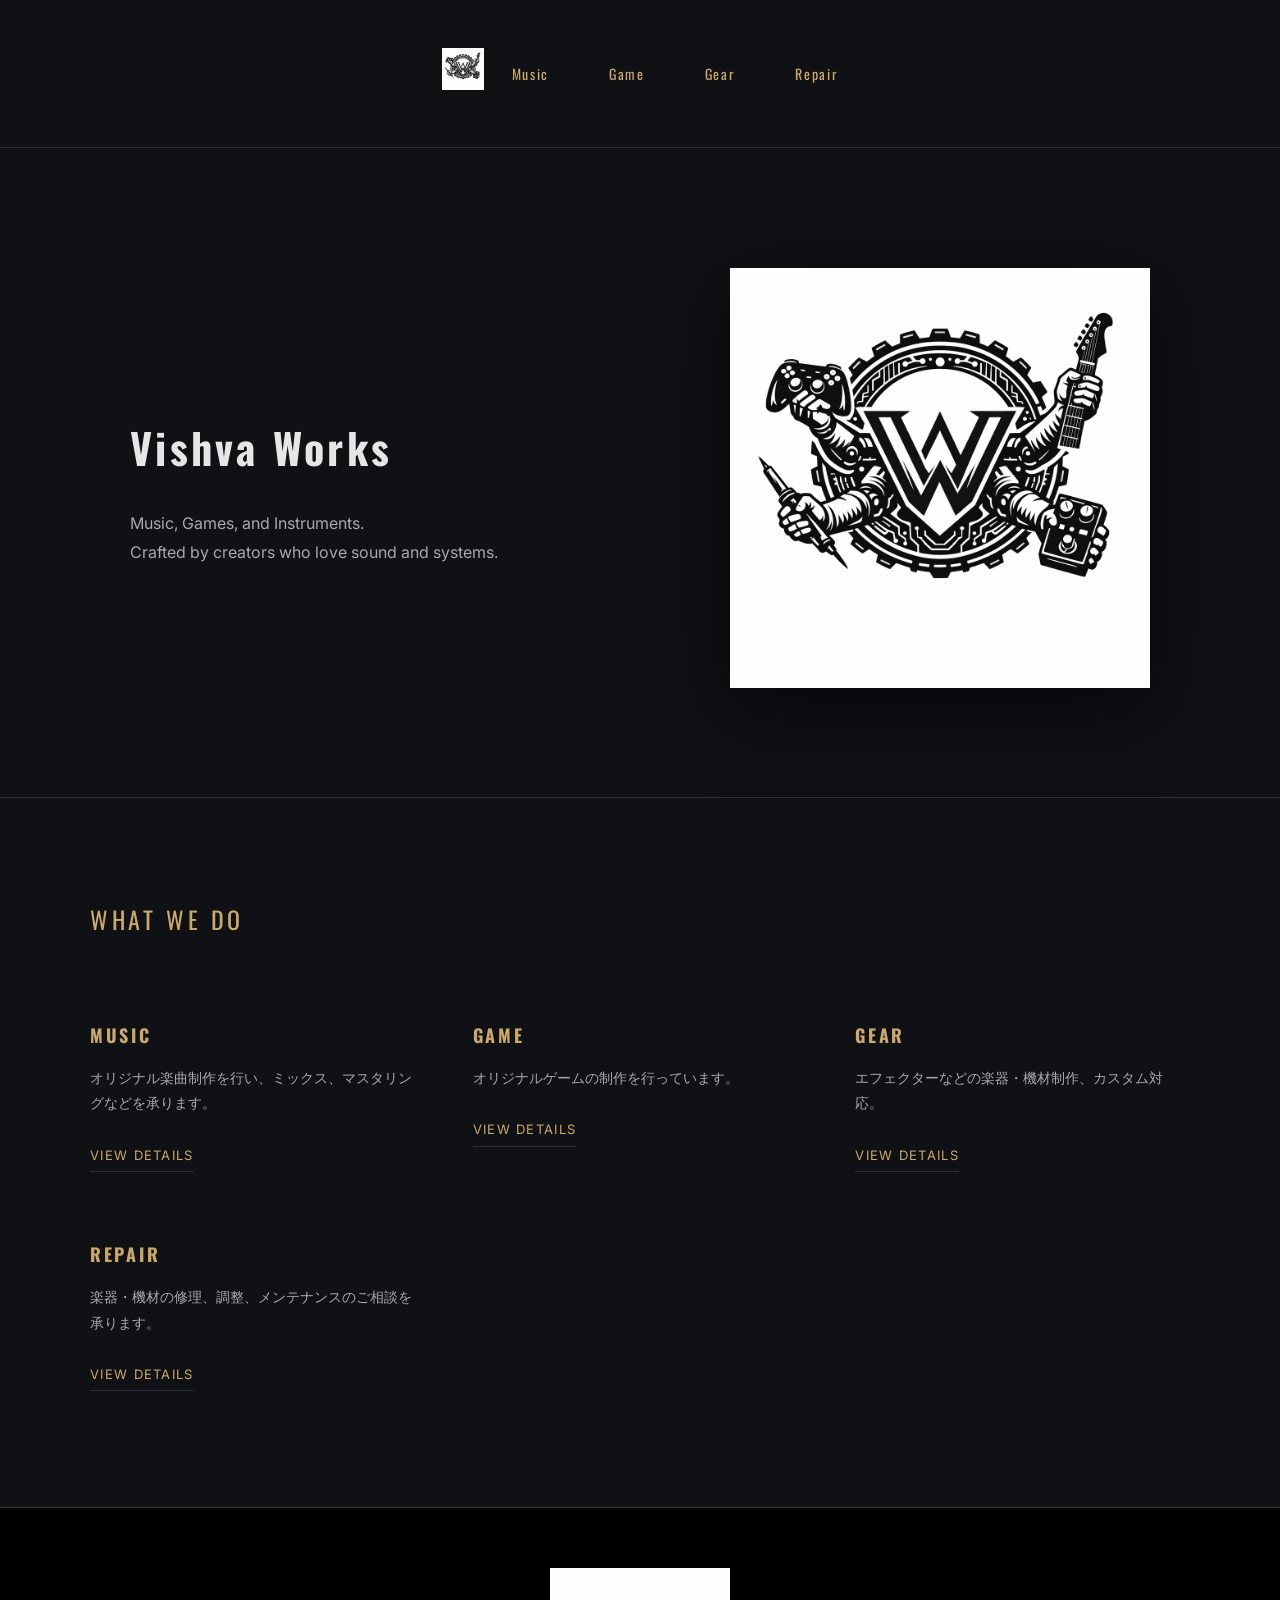
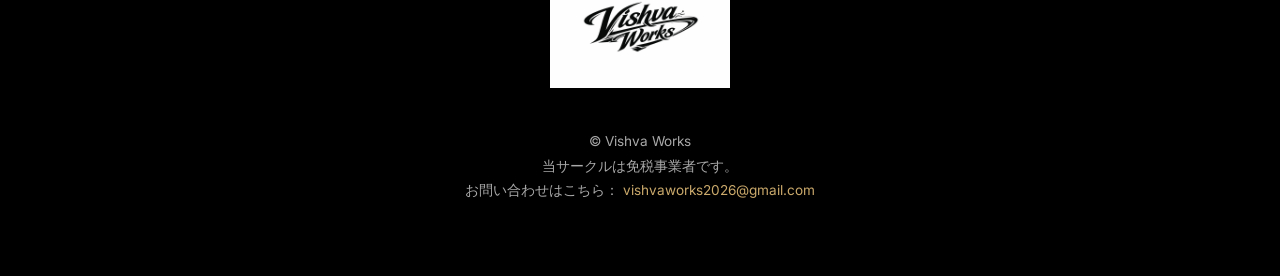
==== index.html @ d56dde14 "Update index.html" ====
<!DOCTYPE html>
<html lang="ja">
<head>
  <link rel="stylesheet" href="style.css">
<meta charset="UTF-8">
<meta name="description" content="オリジナルエフェクター制作・楽器リペア・音楽・ゲーム制作を行うクリエイティヴの公式サイトです。">
<title>Vishva Works｜音楽・ゲーム等クリエイティヴサークル</title>
<meta name="viewport" content="width=device-width, initial-scale=1.0">

<!-- Google Fonts -->
<link rel="preconnect" href="https://fonts.googleapis.com">
<link rel="preconnect" href="https://fonts.gstatic.com" crossorigin>
<link href="https://fonts.googleapis.com/css2?family=Inter:wght@300;400;500&family=Oswald:wght@300;400&display=swap" rel="stylesheet">
<link rel="stylesheet" href="style.css">


</head>

<body>

<header class="site-header">
  <div class="header-inner">
    <a href="index.html" class="logo">
      <img src="A2403296-18B4-48AB-BC82-A71D61BE190C.PNG" alt="Vishva Works">
    </a>

    <nav>
      <a href="music.html">Music</a>
      <a href="game.html">Game</a>
      <a href="gear.html">Gear</a>
      <a href="repair.html">Repair</a>
    </nav>
  </div>
</header>

<div class="hero">
  <div class="hero-content">
    <div class="hero-text">
      <h1>Vishva Works</h1>
      <p>
        Music, Games, and Instruments.<br>
        Crafted by creators who love sound and systems.
      </p>
    </div>

    <div class="hero-image">
      <img src="A2403296-18B4-48AB-BC82-A71D61BE190C.PNG" alt="Original Effector">
    </div>
  </div>
</div>

<section>
  <div class="section-inner">
    <div class="section-title">WHAT WE DO</div>

    <div class="services">
      <div class="service">
        <h3>MUSIC</h3>
        <p>
          オリジナル楽曲制作を行い、ミックス、マスタリングなどを承ります。
        </p>
        <a href="music.html">VIEW DETAILS</a>
      </div>

      <div class="service">
        <h3>GAME</h3>
        <p>
          オリジナルゲームの制作を行っています。
        </p>
        <a href="game.html">VIEW DETAILS</a>
      </div>

      <div class="service">
        <h3>GEAR</h3>
        <p>
          エフェクターなどの楽器・機材制作、カスタム対応。
        </p>
        <a href="gear.html">VIEW DETAILS</a>
      </div>
      <div class="service">
  <h3>REPAIR</h3>
  <p>
    楽器・機材の修理、調整、メンテナンスのご相談を承ります。
  </p>
  <a href="repair.html">VIEW DETAILS</a>
</div>
    </div>
  </div>
</section>
  <p class="contact">
 
<footer class="site-footer">
  <img src="94843248-9FE4-4FD3-8D0F-46DC4A99C033.PNG" alt="Vishva Works Logo" class="footer-logo">

  <p>
    © Vishva Works<br>
    当サークルは免税事業者です。<br>
    お問い合わせはこちら：
  <a href="mailto:vishvaworks2026@gmail.com">
    vishvaworks2026@gmail.com
  </a>

  </p>
</footer>
<script>
document.addEventListener("DOMContentLoaded", () => {

  const sections = document.querySelectorAll("section");

  function checkScroll() {
    sections.forEach(section => {
      const position = section.getBoundingClientRect().top;
      const screenHeight = window.innerHeight;

      if (position < screenHeight - 100) {
        section.classList.add("show");
      }
    });
  }

  window.addEventListener("scroll", checkScroll);

  // ページ読み込み時にも発動
  checkScroll();

});
</script>



</body>
</html>
---- style.css ----
/* ===============================
   Vishva Works - Unified Style
   Dark × Gold Glow Edition
================================= */

/* ===== 変数 ===== */
:root {
  --bg-main: #0f1115;
  --bg-sub: #161a22;
  --text-main: #e6e6e6;
  --text-sub: #a9a9a9;
  --border: #2a2f3a;
  --accent: #caa96b;
}

/* ===== リセット ===== */
* {
  box-sizing: border-box;
}

body {
  margin: 0;
  font-family: "Inter", sans-serif;
  background: var(--bg-main);
  color: var(--text-main);
  line-height: 1.8;
}

/* ===============================
   HEADER
================================= */

header {
  display: flex;
  align-items: center;
  justify-content: space-between;
  padding: 24px 40px;
  border-bottom: 1px solid var(--border);
}

header img {
  height: 42px;
  width: auto;
}

/* ナビリンク */
nav a {
  margin-left: 28px;
  text-decoration: none;
  font-family: "Oswald", sans-serif;
  font-size: 14px;
  letter-spacing: 0.12em;
  color: var(--accent);
  position: relative;
  transition: 0.3s ease;
}

/* アンダーライン */
nav a::after {
  content: "";
  position: absolute;
  left: 0;
  bottom: -6px;
  width: 0%;
  height: 1px;
  background: var(--accent);
  transition: 0.3s ease;
}

/* ホバー時発光 */
nav a:hover {
  color: #ffffff;
  text-shadow:
    0 0 5px rgba(202,169,107,0.8),
    0 0 10px rgba(202,169,107,0.6),
    0 0 20px rgba(202,169,107,0.4);
}

nav a:hover::after {
  width: 100%;
}

/* ===============================
   HERO
================================= */

.hero {
  padding: 120px 40px 100px;
  max-width: 1100px;
  margin: 0 auto;
}

.hero h1 {
  font-family: "Oswald", sans-serif;
  font-size: 42px;
  letter-spacing: 0.08em;
  margin-bottom: 24px;
}

.hero p {
  color: var(--text-sub);
  max-width: 520px;
}

/* ===============================
   SECTION
================================= */

section {
  padding: 100px 40px;
  border-top: 1px solid var(--border);
  opacity: 0;
  transform: translateY(30px);
  transition: all 0.6s ease;
}

section.show {
  opacity: 1;
  transform: translateY(0);
}

.section-inner {
  max-width: 1100px;
  margin: 0 auto;
}

.section-title {
  font-family: "Oswald", sans-serif;
  font-size: 24px;
  letter-spacing: 0.15em;
  margin-bottom: 60px;
  color: var(--accent);
}

/* ===============================
   SERVICES GRID
================================= */

.services {
  display: grid;
  grid-template-columns: repeat(auto-fit, minmax(260px, 1fr));
  gap: 48px;
}

.service h3 {
  font-family: "Oswald", sans-serif;
  font-size: 18px;
  letter-spacing: 0.15em;
  margin-bottom: 12px;
  color: var(--accent);
}

.service p {
  color: var(--text-sub);
  font-size: 14px;
}

/* VIEW DETAILSリンク */
.service a {
  display: inline-block;
  margin-top: 14px;
  font-size: 13px;
  letter-spacing: 0.1em;
  color: var(--accent);
  text-decoration: none;
  border-bottom: 1px solid var(--border);
  padding-bottom: 4px;
  transition: 0.3s ease;
}

.service a:hover {
  color: #ffffff;
  text-shadow:
    0 0 5px rgba(202,169,107,0.8),
    0 0 10px rgba(202,169,107,0.6);
}

/* ===============================
   CARD
================================= */

.card {
  background: var(--bg-sub);
  padding: 28px;
  border-radius: 8px;
  border: 1px solid var(--border);
  transition: 0.3s ease;
}

.card:hover {
  transform: translateY(-6px);
  box-shadow: 0 15px 40px rgba(0,0,0,0.6);
}

/* ===============================
   BUTTON
================================= */

.btn {
  display: inline-block;
  padding: 10px 18px;
  background: var(--accent);
  color: #121214;
  font-weight: 600;
  font-size: 0.85rem;
  letter-spacing: 0.05em;
  border-radius: 4px;
  transition: 0.3s ease;
}

.btn:hover {
  background: #ffffff;
  box-shadow: 0 0 15px rgba(202,169,107,0.6);
}

/* ===============================
   YOUTUBE
================================= */

.youtube {
  margin-top: 20px;
  position: relative;
  padding-top: 56.25%;
}

.youtube iframe {
  position: absolute;
  top: 0;
  left: 0;
  width: 100%;
  height: 100%;
}

/* ===============================
   FOOTER
================================= */

.site-footer {
  background: #000;
  padding: 60px 40px;
  text-align: center;
  font-size: 0.85rem;
  color: var(--text-sub);
  border-top: 1px solid var(--border);
}

.site-footer img {
  max-width: 180px;
  width: 60%;
  height: auto;
  margin-bottom: 20px;
}

.site-footer a {
  color: var(--accent);
  text-decoration: none;
  transition: 0.3s ease;
}

.site-footer a:hover {
  color: #ffffff;
  text-shadow:
    0 0 5px rgba(202,169,107,0.8),
    0 0 10px rgba(202,169,107,0.6);
}
/* ===== Hero Layout Upgrade ===== */

.hero-content {
  display: flex;
  align-items: center;
  justify-content: space-between;
  gap: 60px;
}

.hero-text {
  flex: 1;
}

.hero-image {
  flex: 1;
  text-align: right;
}

.hero-image img {
  max-width: 420px;
  width: 100%;
  height: auto;
  filter: drop-shadow(0 20px 40px rgba(0,0,0,0.6));
  transition: 0.4s ease;
}

/* ちょっと浮かせる */
.hero-image img:hover {
  transform: translateY(-8px);
}
@media (max-width: 768px) {
  .hero-content {
    flex-direction: column;
    text-align: center;
  }

  .hero-image {
    text-align: center;
    margin-top: 40px;
  }
}
.site-header {
  border-bottom: 1px solid #2a2f3a;
  background: #0f1115;
}

.header-inner {
  max-width: 1200px;
  margin: 0 auto;
  padding: 24px 40px;

  display: flex;
  align-items: center;
  justify-content: space-between;
}

.logo img {
  height: 42px;
  width: auto;
}

nav {
  display: flex;
  gap: 32px;
}
@media (max-width: 768px) {

  .header-inner {
    flex-direction: column;
    align-items: center;
    text-align: center;
    padding: 20px;
  }

  nav {
    flex-wrap: wrap;
    justify-content: center;
    gap: 20px;
  }

  nav a {
    font-size: 13px;
  }

}
---- style.css ----
/* ===============================
   Vishva Works - Unified Style
   Dark × Gold Glow Edition
================================= */

/* ===== 変数 ===== */
:root {
  --bg-main: #0f1115;
  --bg-sub: #161a22;
  --text-main: #e6e6e6;
  --text-sub: #a9a9a9;
  --border: #2a2f3a;
  --accent: #caa96b;
}

/* ===== リセット ===== */
* {
  box-sizing: border-box;
}

body {
  margin: 0;
  font-family: "Inter", sans-serif;
  background: var(--bg-main);
  color: var(--text-main);
  line-height: 1.8;
}

/* ===============================
   HEADER
================================= */

header {
  display: flex;
  align-items: center;
  justify-content: space-between;
  padding: 24px 40px;
  border-bottom: 1px solid var(--border);
}

header img {
  height: 42px;
  width: auto;
}

/* ナビリンク */
nav a {
  margin-left: 28px;
  text-decoration: none;
  font-family: "Oswald", sans-serif;
  font-size: 14px;
  letter-spacing: 0.12em;
  color: var(--accent);
  position: relative;
  transition: 0.3s ease;
}

/* アンダーライン */
nav a::after {
  content: "";
  position: absolute;
  left: 0;
  bottom: -6px;
  width: 0%;
  height: 1px;
  background: var(--accent);
  transition: 0.3s ease;
}

/* ホバー時発光 */
nav a:hover {
  color: #ffffff;
  text-shadow:
    0 0 5px rgba(202,169,107,0.8),
    0 0 10px rgba(202,169,107,0.6),
    0 0 20px rgba(202,169,107,0.4);
}

nav a:hover::after {
  width: 100%;
}

/* ===============================
   HERO
================================= */

.hero {
  padding: 120px 40px 100px;
  max-width: 1100px;
  margin: 0 auto;
}

.hero h1 {
  font-family: "Oswald", sans-serif;
  font-size: 42px;
  letter-spacing: 0.08em;
  margin-bottom: 24px;
}

.hero p {
  color: var(--text-sub);
  max-width: 520px;
}

/* ===============================
   SECTION
================================= */

section {
  padding: 100px 40px;
  border-top: 1px solid var(--border);
  opacity: 0;
  transform: translateY(30px);
  transition: all 0.6s ease;
}

section.show {
  opacity: 1;
  transform: translateY(0);
}

.section-inner {
  max-width: 1100px;
  margin: 0 auto;
}

.section-title {
  font-family: "Oswald", sans-serif;
  font-size: 24px;
  letter-spacing: 0.15em;
  margin-bottom: 60px;
  color: var(--accent);
}

/* ===============================
   SERVICES GRID
================================= */

.services {
  display: grid;
  grid-template-columns: repeat(auto-fit, minmax(260px, 1fr));
  gap: 48px;
}

.service h3 {
  font-family: "Oswald", sans-serif;
  font-size: 18px;
  letter-spacing: 0.15em;
  margin-bottom: 12px;
  color: var(--accent);
}

.service p {
  color: var(--text-sub);
  font-size: 14px;
}

/* VIEW DETAILSリンク */
.service a {
  display: inline-block;
  margin-top: 14px;
  font-size: 13px;
  letter-spacing: 0.1em;
  color: var(--accent);
  text-decoration: none;
  border-bottom: 1px solid var(--border);
  padding-bottom: 4px;
  transition: 0.3s ease;
}

.service a:hover {
  color: #ffffff;
  text-shadow:
    0 0 5px rgba(202,169,107,0.8),
    0 0 10px rgba(202,169,107,0.6);
}

/* ===============================
   CARD
================================= */

.card {
  background: var(--bg-sub);
  padding: 28px;
  border-radius: 8px;
  border: 1px solid var(--border);
  transition: 0.3s ease;
}

.card:hover {
  transform: translateY(-6px);
  box-shadow: 0 15px 40px rgba(0,0,0,0.6);
}

/* ===============================
   BUTTON
================================= */

.btn {
  display: inline-block;
  padding: 10px 18px;
  background: var(--accent);
  color: #121214;
  font-weight: 600;
  font-size: 0.85rem;
  letter-spacing: 0.05em;
  border-radius: 4px;
  transition: 0.3s ease;
}

.btn:hover {
  background: #ffffff;
  box-shadow: 0 0 15px rgba(202,169,107,0.6);
}

/* ===============================
   YOUTUBE
================================= */

.youtube {
  margin-top: 20px;
  position: relative;
  padding-top: 56.25%;
}

.youtube iframe {
  position: absolute;
  top: 0;
  left: 0;
  width: 100%;
  height: 100%;
}

/* ===============================
   FOOTER
================================= */

.site-footer {
  background: #000;
  padding: 60px 40px;
  text-align: center;
  font-size: 0.85rem;
  color: var(--text-sub);
  border-top: 1px solid var(--border);
}

.site-footer img {
  max-width: 180px;
  width: 60%;
  height: auto;
  margin-bottom: 20px;
}

.site-footer a {
  color: var(--accent);
  text-decoration: none;
  transition: 0.3s ease;
}

.site-footer a:hover {
  color: #ffffff;
  text-shadow:
    0 0 5px rgba(202,169,107,0.8),
    0 0 10px rgba(202,169,107,0.6);
}
/* ===== Hero Layout Upgrade ===== */

.hero-content {
  display: flex;
  align-items: center;
  justify-content: space-between;
  gap: 60px;
}

.hero-text {
  flex: 1;
}

.hero-image {
  flex: 1;
  text-align: right;
}

.hero-image img {
  max-width: 420px;
  width: 100%;
  height: auto;
  filter: drop-shadow(0 20px 40px rgba(0,0,0,0.6));
  transition: 0.4s ease;
}

/* ちょっと浮かせる */
.hero-image img:hover {
  transform: translateY(-8px);
}
@media (max-width: 768px) {
  .hero-content {
    flex-direction: column;
    text-align: center;
  }

  .hero-image {
    text-align: center;
    margin-top: 40px;
  }
}
.site-header {
  border-bottom: 1px solid #2a2f3a;
  background: #0f1115;
}

.header-inner {
  max-width: 1200px;
  margin: 0 auto;
  padding: 24px 40px;

  display: flex;
  align-items: center;
  justify-content: space-between;
}

.logo img {
  height: 42px;
  width: auto;
}

nav {
  display: flex;
  gap: 32px;
}
@media (max-width: 768px) {

  .header-inner {
    flex-direction: column;
    align-items: center;
    text-align: center;
    padding: 20px;
  }

  nav {
    flex-wrap: wrap;
    justify-content: center;
    gap: 20px;
  }

  nav a {
    font-size: 13px;
  }

}
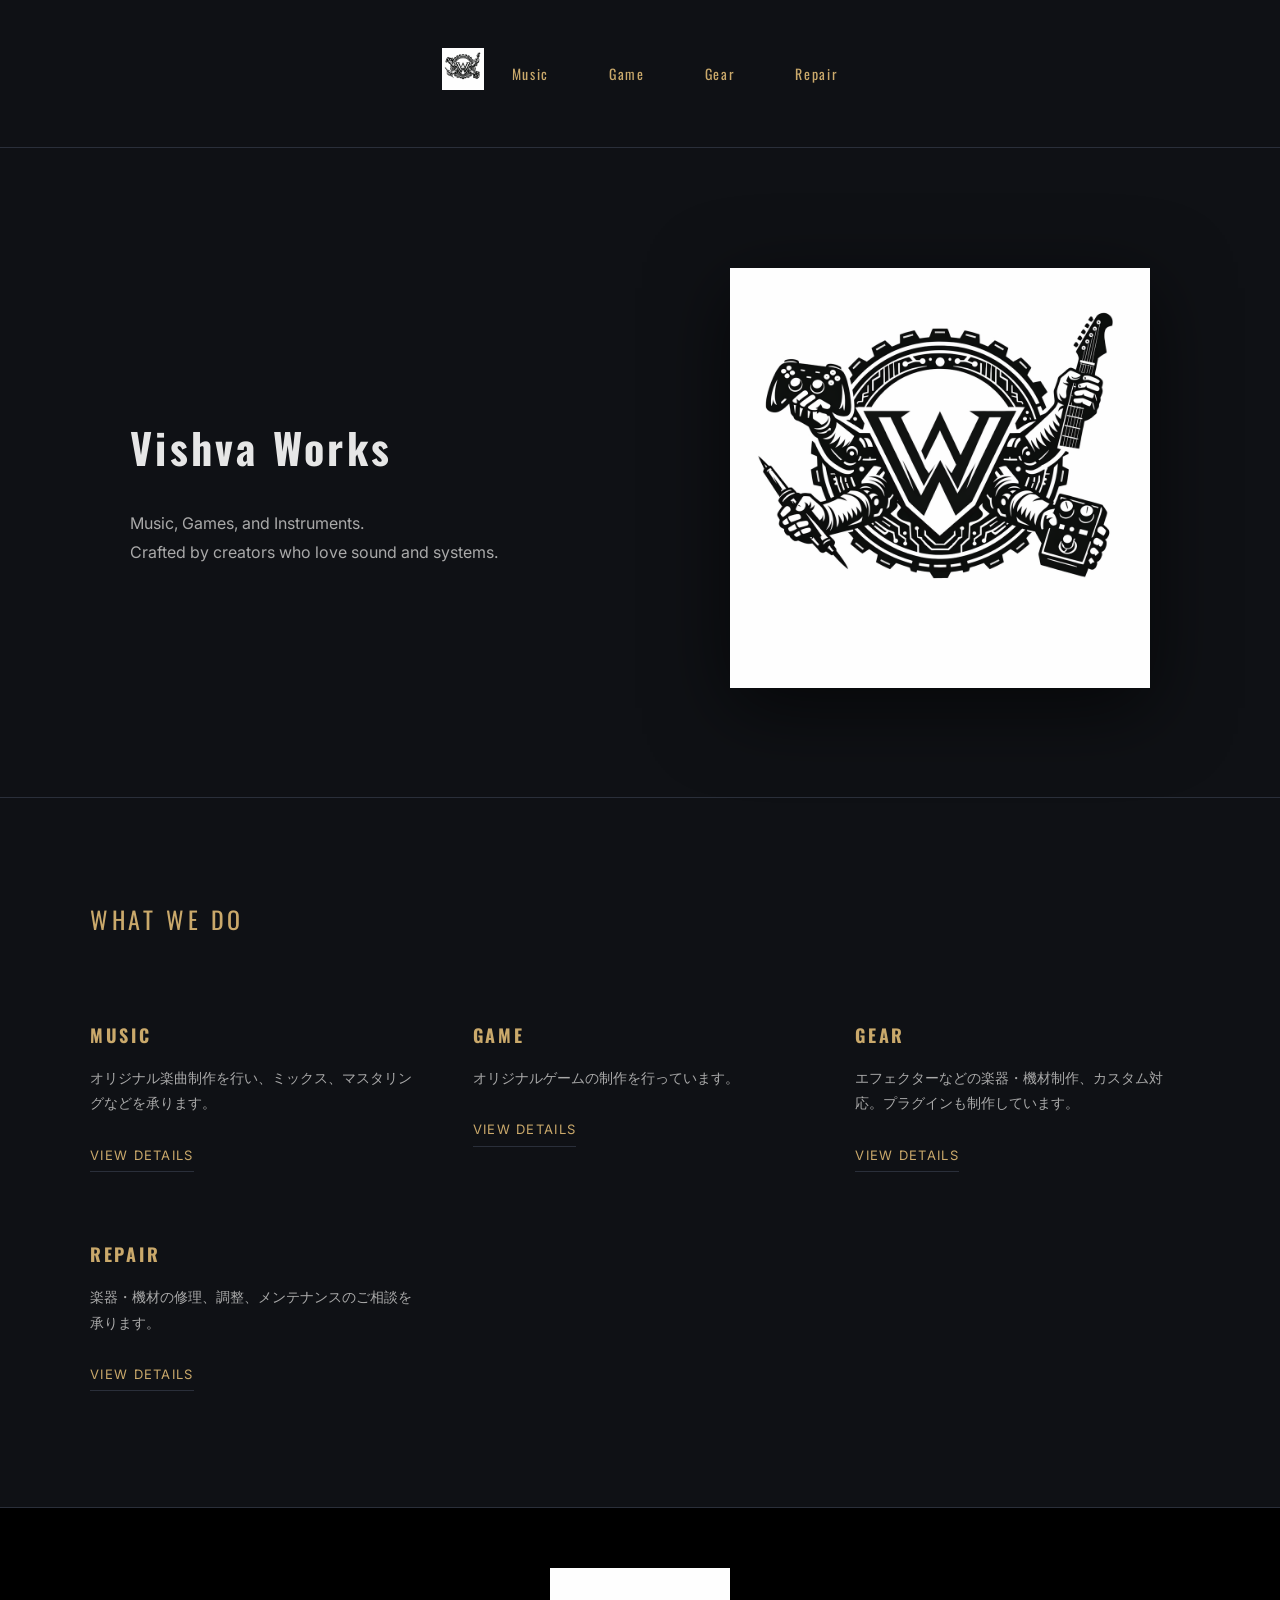
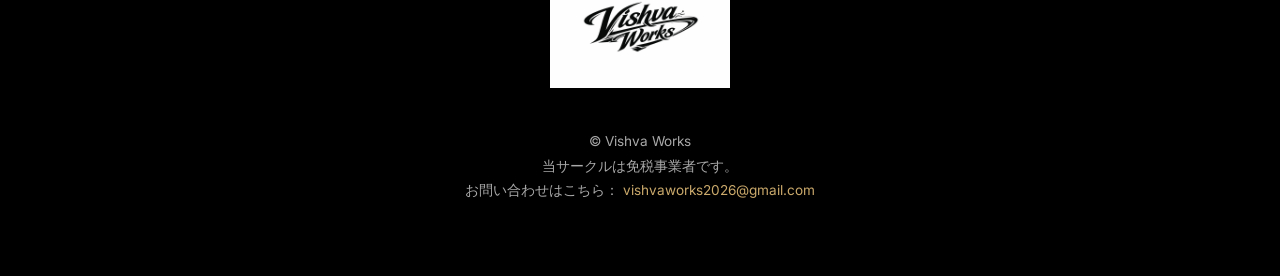
==== commit bd56cb1f: "Update index.html" ====
--- a/index.html
+++ b/index.html
@@ -3,8 +3,8 @@
 <head>
   <link rel="stylesheet" href="style.css">
 <meta charset="UTF-8">
-<meta name="description" content="オリジナルエフェクター制作・楽器リペア・音楽・ゲーム制作を行うクリエイティヴの公式サイトです。">
-<title>Vishva Works｜音楽・ゲーム等クリエイティヴサークル</title>
+<meta name="description" content="オリジナルエフェクター制作・楽器リペア・音楽・ゲーム制作を行うクリエイティブサークルの公式サイトです。">
+<title>Vishva Works｜音楽・ゲーム等のクリエイティブサークル</title>
 <meta name="viewport" content="width=device-width, initial-scale=1.0">
 
 <!-- Google Fonts -->
@@ -49,7 +49,7 @@
   </div>
 </div>
 
-<section>
+<section class="fade-section">
   <div class="section-inner">
     <div class="section-title">WHAT WE DO</div>
 
@@ -73,7 +73,7 @@
       <div class="service">
         <h3>GEAR</h3>
         <p>
-          エフェクターなどの楽器・機材制作、カスタム対応。
+          エフェクターなどの楽器・機材制作、カスタム対応。プラグインも制作しています。
         </p>
         <a href="gear.html">VIEW DETAILS</a>
       </div>
@@ -105,7 +105,7 @@
 <script>
 document.addEventListener("DOMContentLoaded", () => {
 
-  const sections = document.querySelectorAll("section");
+  const sections = document.querySelectorAll(".fade-section");
 
   function checkScroll() {
     sections.forEach(section => {
--- a/style.css
+++ b/style.css
@@ -109,12 +109,16 @@
 section {
   padding: 100px 40px;
   border-top: 1px solid var(--border);
+}
+
+/* 全ページ共通フェード */
+.fade-section {
   opacity: 0;
-  transform: translateY(30px);
-  transition: all 0.6s ease;
-}
-
-section.show {
+  transform: translateY(40px);
+  transition: opacity 0.8s ease, transform 0.8s ease;
+}
+
+.fade-section.show {
   opacity: 1;
   transform: translateY(0);
 }
@@ -218,19 +222,24 @@
 ================================= */
 
 .youtube {
-  margin-top: 20px;
-  position: relative;
-  padding-top: 56.25%;
+  width: 90%;
+  max-width: 560px;
+  margin: 60px auto;
+  position: relative; /* 子要素の基準にする */
+  padding-top: 50.625%; /* 16:9の比率（9÷16×90%の計算）を作る魔法の数字 */
 }
 
 .youtube iframe {
-  position: absolute;
+  position: absolute; /* 親の範囲いっぱいに広げる */
   top: 0;
   left: 0;
   width: 100%;
-  height: 100%;
-}
-
+  height: 100%; /* これで上下の余白が消えます */
+  
+  border: none;
+  border-radius: 14px;
+  box-shadow: 0 8px 25px rgba(0,0,0,0.2);
+}
 /* ===============================
    FOOTER
 ================================= */
@@ -348,3 +357,129 @@
   }
 
 }
+/* ===== Gear Section ===== */
+
+.gear-section {
+  padding: 120px 40px;
+}
+
+.gear-title {
+  text-align: center;
+  font-family: "Oswald", sans-serif;
+  letter-spacing: 0.2em;
+  margin-bottom: 60px;
+}
+
+/* 横スクロール */
+.gear-slider {
+  display: flex;
+  gap: 40px;
+  overflow-x: auto;
+  scroll-snap-type: x mandatory;
+  padding-bottom: 20px;
+}
+
+.gear-slider::-webkit-scrollbar {
+  height: 6px;
+}
+/* ===== Gear Hero ===== */
+.gear-hero {
+  text-align: center;
+  padding: 120px 20px 80px;
+  background: #000;
+}
+
+.gear-hero h1 {
+  font-family: 'Oswald', sans-serif;
+  font-size: 60px;
+  letter-spacing: 4px;
+  color: #d4af37;
+}
+
+.gear-hero p {
+  color: #aaa;
+  margin-top: 20px;
+}
+
+/* ===== Tonecraft Section ===== */
+.tonecraft-section {
+  background: #000;
+  padding: 60px 0;
+}
+
+.series-title {
+  text-align: center;
+  font-size: 28px;
+  margin-bottom: 40px;
+  color: #fff;
+}
+
+/* ===== 横スクロール ===== */
+.effect-scroll {
+  display: flex;
+  gap: 40px;
+  overflow-x: auto;
+  padding: 0 40px 40px;
+  scroll-snap-type: x mandatory;
+}
+
+.effect-scroll::-webkit-scrollbar {
+  height: 8px;
+}
+
+.effect-scroll::-webkit-scrollbar-thumb {
+  background: #d4af37;
+}
+
+/* ===== カード ===== */
+.effect-card {
+  min-width: 320px;
+  max-width: 320px;
+  background: #111;
+  border: 1px solid #222;
+  padding: 30px;
+  text-align: center;
+  scroll-snap-align: start;
+  transition: transform 0.3s ease;
+}
+
+.effect-card:hover {
+  transform: translateY(-5px);
+}
+
+.effect-card img {
+  width: 100%;
+  margin-bottom: 20px;
+}
+
+.effect-card h3 {
+  font-family: 'Oswald', sans-serif;
+  color: #d4af37;
+  margin-bottom: 10px;
+}
+
+.price {
+  font-size: 20px;
+  margin-bottom: 10px;
+  color: #fff;
+}
+
+.effect-links {
+  margin-top: 15px;
+  display: flex;
+  flex-direction: column;
+  gap: 10px;
+}
+
+.effect-links a {
+  text-decoration: none;
+  color: #fff;
+  border: 1px solid #d4af37;
+  padding: 8px;
+  transition: all 0.3s ease;
+}
+
+.effect-links a:hover {
+  background: #d4af37;
+  color: #000;
+}
--- a/style.css
+++ b/style.css
@@ -109,12 +109,16 @@
 section {
   padding: 100px 40px;
   border-top: 1px solid var(--border);
+}
+
+/* 全ページ共通フェード */
+.fade-section {
   opacity: 0;
-  transform: translateY(30px);
-  transition: all 0.6s ease;
-}
-
-section.show {
+  transform: translateY(40px);
+  transition: opacity 0.8s ease, transform 0.8s ease;
+}
+
+.fade-section.show {
   opacity: 1;
   transform: translateY(0);
 }
@@ -218,19 +222,24 @@
 ================================= */
 
 .youtube {
-  margin-top: 20px;
-  position: relative;
-  padding-top: 56.25%;
+  width: 90%;
+  max-width: 560px;
+  margin: 60px auto;
+  position: relative; /* 子要素の基準にする */
+  padding-top: 50.625%; /* 16:9の比率（9÷16×90%の計算）を作る魔法の数字 */
 }
 
 .youtube iframe {
-  position: absolute;
+  position: absolute; /* 親の範囲いっぱいに広げる */
   top: 0;
   left: 0;
   width: 100%;
-  height: 100%;
-}
-
+  height: 100%; /* これで上下の余白が消えます */
+  
+  border: none;
+  border-radius: 14px;
+  box-shadow: 0 8px 25px rgba(0,0,0,0.2);
+}
 /* ===============================
    FOOTER
 ================================= */
@@ -348,3 +357,129 @@
   }
 
 }
+/* ===== Gear Section ===== */
+
+.gear-section {
+  padding: 120px 40px;
+}
+
+.gear-title {
+  text-align: center;
+  font-family: "Oswald", sans-serif;
+  letter-spacing: 0.2em;
+  margin-bottom: 60px;
+}
+
+/* 横スクロール */
+.gear-slider {
+  display: flex;
+  gap: 40px;
+  overflow-x: auto;
+  scroll-snap-type: x mandatory;
+  padding-bottom: 20px;
+}
+
+.gear-slider::-webkit-scrollbar {
+  height: 6px;
+}
+/* ===== Gear Hero ===== */
+.gear-hero {
+  text-align: center;
+  padding: 120px 20px 80px;
+  background: #000;
+}
+
+.gear-hero h1 {
+  font-family: 'Oswald', sans-serif;
+  font-size: 60px;
+  letter-spacing: 4px;
+  color: #d4af37;
+}
+
+.gear-hero p {
+  color: #aaa;
+  margin-top: 20px;
+}
+
+/* ===== Tonecraft Section ===== */
+.tonecraft-section {
+  background: #000;
+  padding: 60px 0;
+}
+
+.series-title {
+  text-align: center;
+  font-size: 28px;
+  margin-bottom: 40px;
+  color: #fff;
+}
+
+/* ===== 横スクロール ===== */
+.effect-scroll {
+  display: flex;
+  gap: 40px;
+  overflow-x: auto;
+  padding: 0 40px 40px;
+  scroll-snap-type: x mandatory;
+}
+
+.effect-scroll::-webkit-scrollbar {
+  height: 8px;
+}
+
+.effect-scroll::-webkit-scrollbar-thumb {
+  background: #d4af37;
+}
+
+/* ===== カード ===== */
+.effect-card {
+  min-width: 320px;
+  max-width: 320px;
+  background: #111;
+  border: 1px solid #222;
+  padding: 30px;
+  text-align: center;
+  scroll-snap-align: start;
+  transition: transform 0.3s ease;
+}
+
+.effect-card:hover {
+  transform: translateY(-5px);
+}
+
+.effect-card img {
+  width: 100%;
+  margin-bottom: 20px;
+}
+
+.effect-card h3 {
+  font-family: 'Oswald', sans-serif;
+  color: #d4af37;
+  margin-bottom: 10px;
+}
+
+.price {
+  font-size: 20px;
+  margin-bottom: 10px;
+  color: #fff;
+}
+
+.effect-links {
+  margin-top: 15px;
+  display: flex;
+  flex-direction: column;
+  gap: 10px;
+}
+
+.effect-links a {
+  text-decoration: none;
+  color: #fff;
+  border: 1px solid #d4af37;
+  padding: 8px;
+  transition: all 0.3s ease;
+}
+
+.effect-links a:hover {
+  background: #d4af37;
+  color: #000;
+}
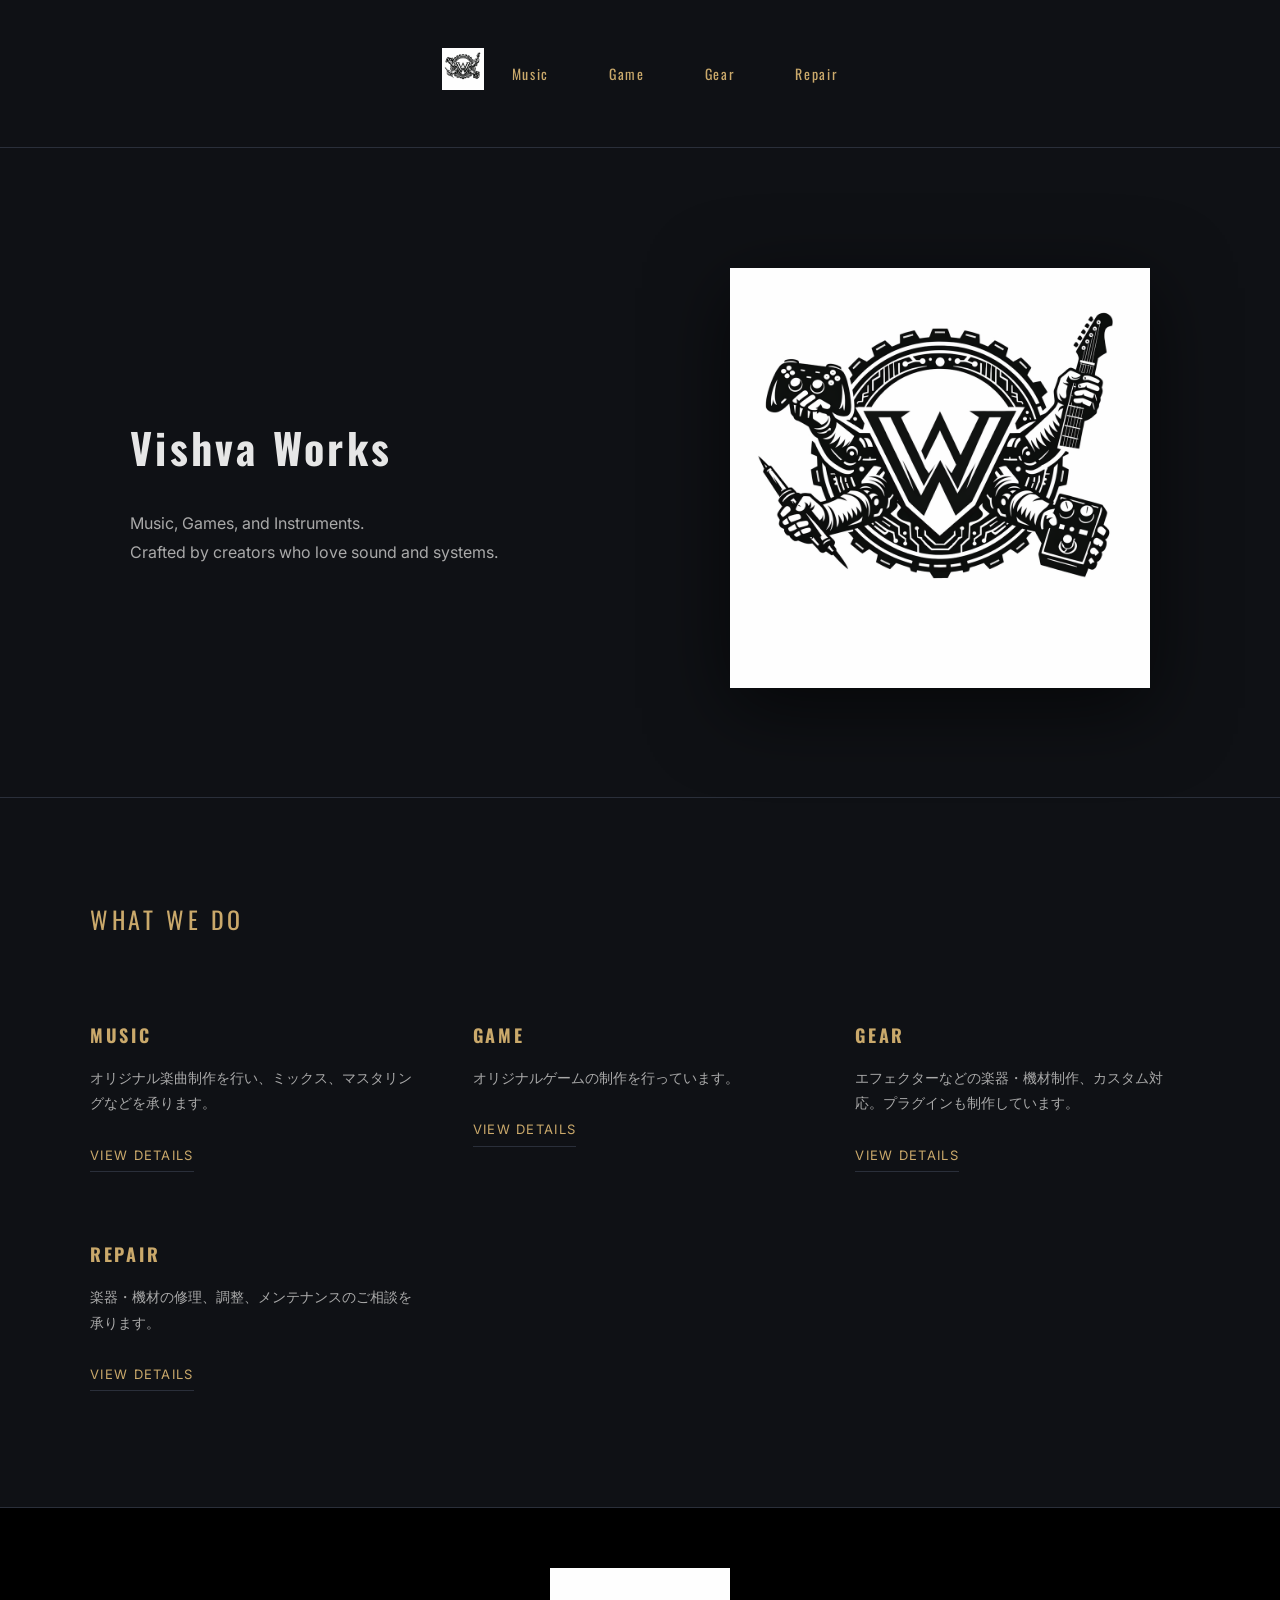
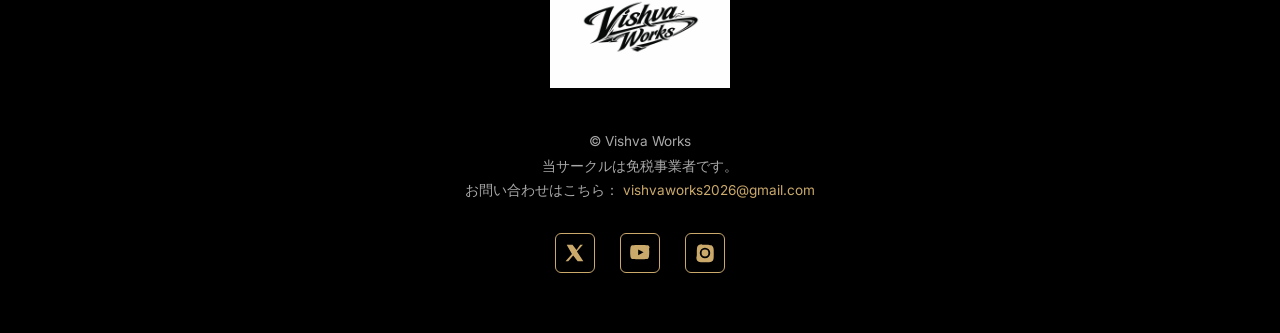
==== commit 30bb4ec2: "Update index.html" ====
--- a/index.html
+++ b/index.html
@@ -101,6 +101,28 @@
   </a>
 
   </p>
+  <div class="social-links">
+  <!-- X -->
+  <a href="https://x.com/あなたのID" target="_blank" class="social-icon">
+    <svg viewBox="0 0 24 24" fill="currentColor">
+      <path d="M18.244 2H21.5l-7.19 8.21L22 22h-6.828l-5.35-6.99L3.9 22H.644l7.7-8.8L2 2h6.996l4.84 6.42L18.244 2z"/>
+    </svg>
+  </a>
+
+  <!-- YouTube -->
+  <a href="https://www.youtube.com/@vishvaworks" target="_blank" class="social-icon">
+    <svg viewBox="0 0 24 24" fill="currentColor">
+      <path d="M23.5 6.2s-.2-1.7-.8-2.5c-.8-1-1.7-1-2.1-1C17.6 2.4 12 2.4 12 2.4h0s-5.6 0-8.6.3c-.4 0-1.3 0-2.1 1C.7 4.5.5 6.2.5 6.2S.2 8.2.2 10.2v1.6c0 2 .3 4 .3 4s.2 1.7.8 2.5c.8 1 1.9 1 2.4 1 1.8.2 7.6.3 7.6.3s5.6 0 8.6-.3c.4 0 1.3 0 2.1-1 .6-.8.8-2.5.8-2.5s.3-2 .3-4v-1.6c0-2-.3-4-.3-4zM9.8 14.7V7.7l6.5 3.5-6.5 3.5z"/>
+    </svg>
+  </a>
+
+  <!-- Instagram（将来用・今はリンクだけ入れてもOK） -->
+  <a href="https://instagram.com/vishvaworks" target="_blank" class="social-icon">
+    <svg viewBox="0 0 24 24" fill="currentColor">
+      <path d="M12 2.2c3.2 0 3.6 0 4.9.1 1.2.1 2 .3 2.5.5.6.2 1 .5 1.5 1 .5.5.8.9 1 1.5.2.5.4 1.3.5 2.5.1 1.3.1 1.7.1 4.9s0 3.6-.1 4.9c-.1 1.2-.3 2-.5 2.5-.2.6-.5 1-1 1.5-.5.5-.9.8-1.5 1-.5.2-1.3.4-2.5.5-1.3.1-1.7.1-4.9.1s-3.6 0-4.9-.1c-1.2-.1-2-.3-2.5-.5-.6-.2-1-.5-1.5-1-.5-.5-.8-.9-1-1.5-.2-.5-.4-1.3-.5-2.5C2.2 15.6 2.2 15.2 2.2 12s0-3.6.1-4.9c.1-1.2.3-2 .5-2.5.2-.6.5-1 1-1.5.5-.5.9-.8 1.5-1 .5-.2 1.3-.4 2.5-.5C8.4 2.2 8.8 2.2 12 2.2zm0 3.5a6.3 6.3 0 100 12.6 6.3 6.3 0 000-12.6zm0 10.4a4.1 4.1 0 110-8.2 4.1 4.1 0 010 8.2zm6.4-11.2a1.5 1.5 0 110 3 1.5 1.5 0 010-3z"/>
+    </svg>
+  </a>
+</div>
 </footer>
 <script>
 document.addEventListener("DOMContentLoaded", () => {
--- a/style.css
+++ b/style.css
@@ -483,3 +483,34 @@
   background: #d4af37;
   color: #000;
 }
+.social-links {
+  display: flex;
+  justify-content: center;
+  gap: 25px;
+  margin-top: 30px;
+}
+
+.social-icon {
+  width: 40px;
+  height: 40px;
+  display: flex;
+  align-items: center;
+  justify-content: center;
+  border: 1px solid var(--accent);
+  border-radius: 6px;
+  color: var(--accent);
+  transition: 0.3s ease;
+}
+
+.social-icon svg {
+  width: 20px;
+  height: 20px;
+}
+
+.social-icon:hover {
+  background: var(--accent);
+  color: #000;
+  box-shadow:
+    0 0 10px rgba(202,169,107,0.8),
+    0 0 20px rgba(202,169,107,0.5);
+}
--- a/style.css
+++ b/style.css
@@ -483,3 +483,34 @@
   background: #d4af37;
   color: #000;
 }
+.social-links {
+  display: flex;
+  justify-content: center;
+  gap: 25px;
+  margin-top: 30px;
+}
+
+.social-icon {
+  width: 40px;
+  height: 40px;
+  display: flex;
+  align-items: center;
+  justify-content: center;
+  border: 1px solid var(--accent);
+  border-radius: 6px;
+  color: var(--accent);
+  transition: 0.3s ease;
+}
+
+.social-icon svg {
+  width: 20px;
+  height: 20px;
+}
+
+.social-icon:hover {
+  background: var(--accent);
+  color: #000;
+  box-shadow:
+    0 0 10px rgba(202,169,107,0.8),
+    0 0 20px rgba(202,169,107,0.5);
+}
